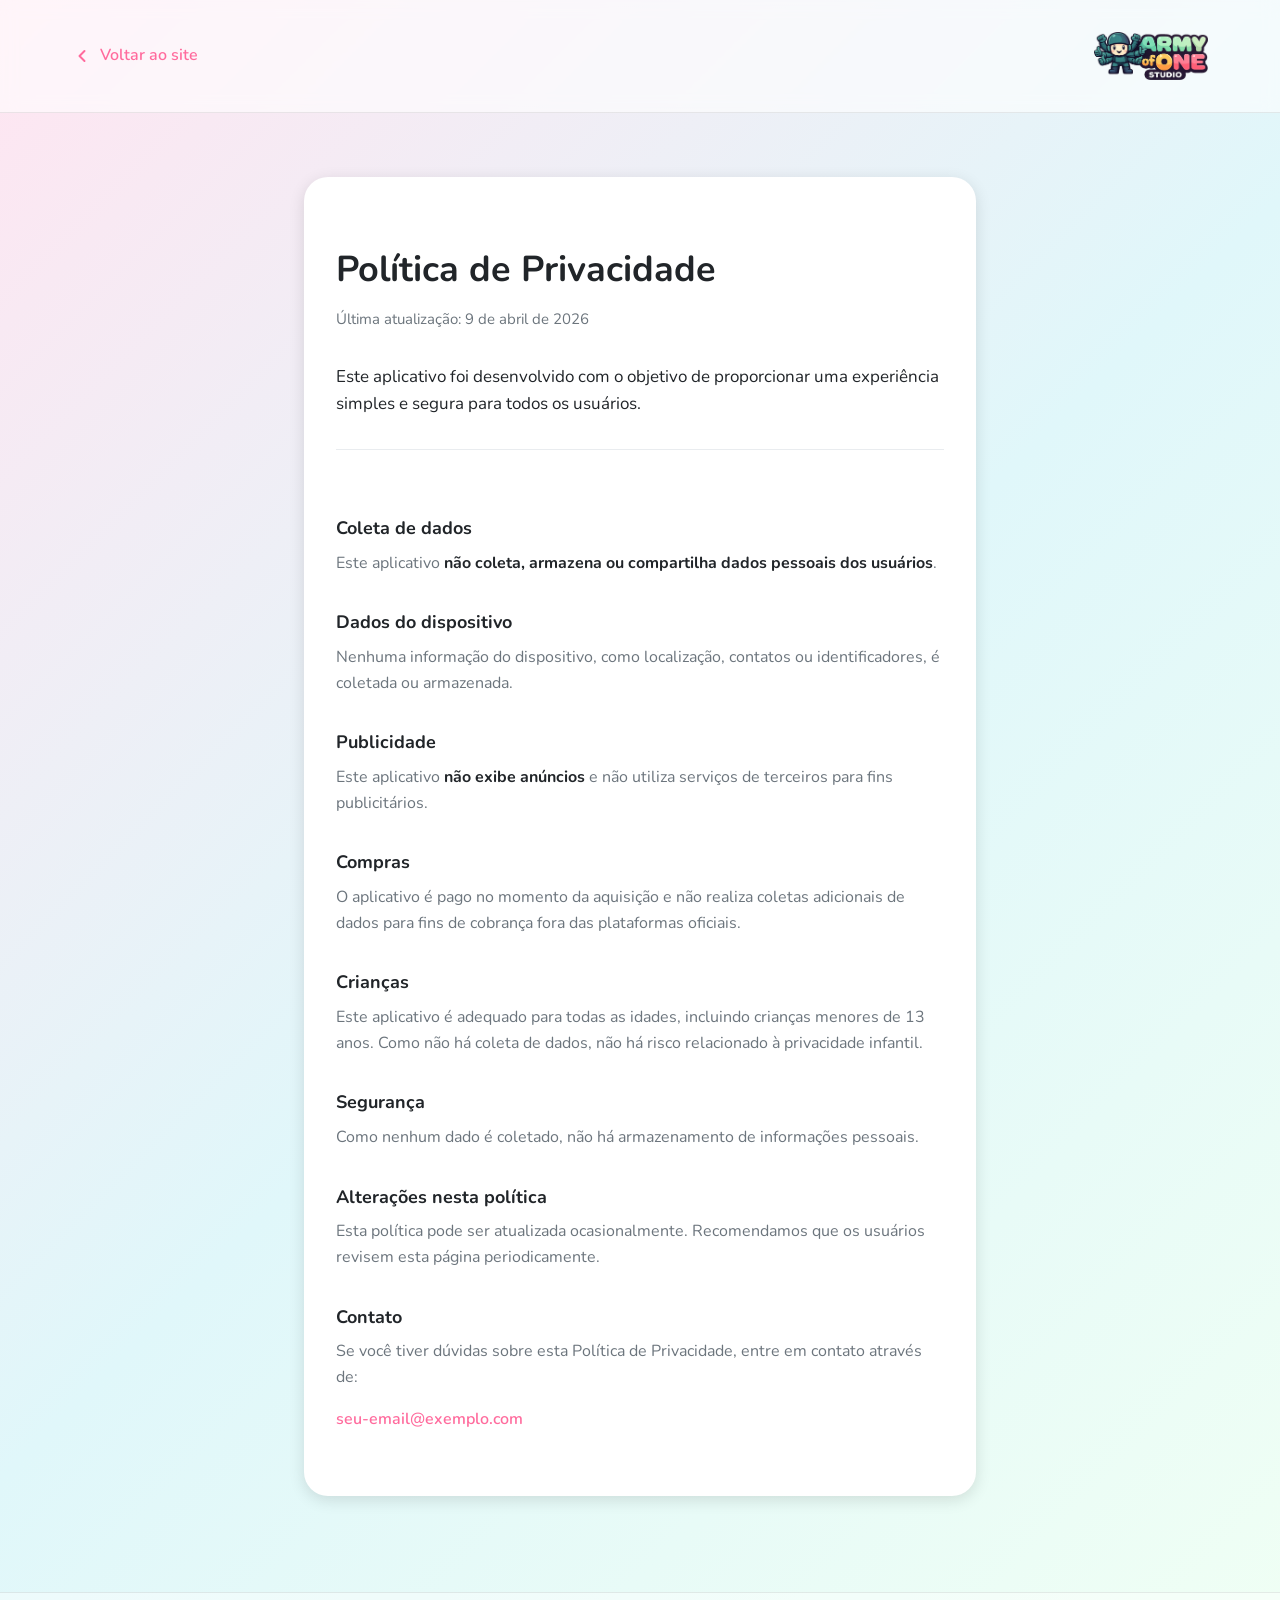
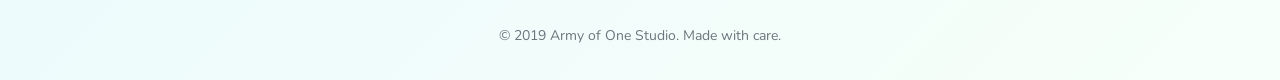
==== politica-de-privacidade.html @ 7c672009 "Add privacy policy page and implement lightbox for screenshots - Created a new privacy policy page (" ====
<!DOCTYPE html>
<html lang="pt-BR">
<head>
    <meta charset="UTF-8">
    <meta name="viewport" content="width=device-width, initial-scale=1.0">
    <meta name="description" content="Política de Privacidade — Army of One Studio. Informações sobre coleta e uso de dados.">
    <title>Política de Privacidade — Army of One Studio</title>
    <link rel="stylesheet" href="styles.css">
    <link rel="preconnect" href="https://fonts.googleapis.com">
    <link rel="preconnect" href="https://fonts.gstatic.com" crossorigin>
    <link href="https://fonts.googleapis.com/css2?family=Nunito:wght@300;400;600;700&display=swap" rel="stylesheet">
    <link rel="icon" type="image/png" href="ico.png">
</head>
<body class="legal-page-body">
    <header class="legal-header">
        <div class="container legal-header-inner">
            <a href="index.html" class="legal-back-link">
                <svg width="20" height="20" viewBox="0 0 20 20" fill="none" xmlns="http://www.w3.org/2000/svg" aria-hidden="true">
                    <path d="M12.5 15L7.5 10L12.5 5" stroke="currentColor" stroke-width="2" stroke-linecap="round" stroke-linejoin="round"/>
                </svg>
                Voltar ao site
            </a>
            <a href="index.html" class="legal-logo-link">
                <img src="logo_studio.png" alt="Army of One Studio" class="legal-logo">
            </a>
        </div>
    </header>

    <main class="legal-main">
        <div class="container">
            <article class="legal-article">
                <h1 class="legal-title">Política de Privacidade</h1>
                <p class="legal-updated">Última atualização: 9 de abril de 2026</p>

                <p class="legal-lead">Este aplicativo foi desenvolvido com o objetivo de proporcionar uma experiência simples e segura para todos os usuários.</p>

                <section class="legal-section">
                    <h2>Coleta de dados</h2>
                    <p>Este aplicativo <strong>não coleta, armazena ou compartilha dados pessoais dos usuários</strong>.</p>
                </section>

                <section class="legal-section">
                    <h2>Dados do dispositivo</h2>
                    <p>Nenhuma informação do dispositivo, como localização, contatos ou identificadores, é coletada ou armazenada.</p>
                </section>

                <section class="legal-section">
                    <h2>Publicidade</h2>
                    <p>Este aplicativo <strong>não exibe anúncios</strong> e não utiliza serviços de terceiros para fins publicitários.</p>
                </section>

                <section class="legal-section">
                    <h2>Compras</h2>
                    <p>O aplicativo é pago no momento da aquisição e não realiza coletas adicionais de dados para fins de cobrança fora das plataformas oficiais.</p>
                </section>

                <section class="legal-section">
                    <h2>Crianças</h2>
                    <p>Este aplicativo é adequado para todas as idades, incluindo crianças menores de 13 anos. Como não há coleta de dados, não há risco relacionado à privacidade infantil.</p>
                </section>

                <section class="legal-section">
                    <h2>Segurança</h2>
                    <p>Como nenhum dado é coletado, não há armazenamento de informações pessoais.</p>
                </section>

                <section class="legal-section">
                    <h2>Alterações nesta política</h2>
                    <p>Esta política pode ser atualizada ocasionalmente. Recomendamos que os usuários revisem esta página periodicamente.</p>
                </section>

                <section class="legal-section">
                    <h2>Contato</h2>
                    <p>Se você tiver dúvidas sobre esta Política de Privacidade, entre em contato através de:</p>
                    <!-- Substitua o e-mail abaixo pelo seu endereço real -->
                    <p class="legal-contact"><a href="mailto:seu-email@exemplo.com">seu-email@exemplo.com</a></p>
                </section>
            </article>
        </div>
    </main>

    <footer class="legal-footer">
        <div class="container">
            <p class="copyright">&copy; 2019 Army of One Studio. Made with care.</p>
        </div>
    </footer>
</body>
</html>
---- styles.css ----
/* ============================================
   CSS Variables & Reset
   ============================================ */

:root {
    /* Color Palette - Warm, Colorful, Playful */
    --color-primary: #FF6B9D;
    --color-secondary: #4ECDC4;
    --color-accent: #FFE66D;
    --color-purple: #A8E6CF;
    --color-pink: #FFB3BA;
    --color-blue: #BAE1FF;
    
    /* Neutral Colors */
    --color-white: #FFFFFF;
    --color-light: #F8F9FA;
    --color-gray-light: #E9ECEF;
    --color-gray: #6C757D;
    --color-dark: #212529;
    
    /* Gradients */
    --gradient-hero: linear-gradient(135deg, #FFE5F1 0%, #E0F7FA 50%, #F0FFF4 100%);
    --gradient-card: linear-gradient(135deg, rgba(255, 255, 255, 0.9) 0%, rgba(255, 255, 255, 0.7) 100%);
    
    /* Typography */
    --font-primary: 'Nunito', -apple-system, BlinkMacSystemFont, 'Segoe UI', sans-serif;
    --font-weight-light: 300;
    --font-weight-regular: 400;
    --font-weight-semibold: 600;
    --font-weight-bold: 700;
    
    /* Spacing */
    --spacing-xs: 0.5rem;
    --spacing-sm: 1rem;
    --spacing-md: 2rem;
    --spacing-lg: 4rem;
    --spacing-xl: 6rem;
    
    /* Border Radius */
    --radius-sm: 8px;
    --radius-md: 16px;
    --radius-lg: 24px;
    --radius-xl: 32px;
    
    /* Shadows */
    --shadow-sm: 0 2px 8px rgba(0, 0, 0, 0.08);
    --shadow-md: 0 4px 16px rgba(0, 0, 0, 0.12);
    --shadow-lg: 0 8px 32px rgba(0, 0, 0, 0.16);
    
    /* Transitions */
    --transition-fast: 0.2s ease;
    --transition-normal: 0.3s ease;
    --transition-slow: 0.5s ease;
}

* {
    margin: 0;
    padding: 0;
    box-sizing: border-box;
}

html {
    scroll-behavior: smooth;
}

body {
    font-family: var(--font-primary);
    font-weight: var(--font-weight-regular);
    color: var(--color-dark);
    background-color: var(--color-white);
    line-height: 1.6;
    overflow-x: hidden;
}

.container {
    max-width: 1200px;
    margin: 0 auto;
    padding: 0 var(--spacing-md);
}

/* ============================================
   Hero Section
   ============================================ */

.hero {
    position: relative;
    min-height: 100vh;
    display: flex;
    align-items: center;
    justify-content: center;
    background: var(--gradient-hero);
    overflow: hidden;
    padding: var(--spacing-md);
}

.bubble-container {
    position: absolute;
    top: 0;
    left: 0;
    width: 100%;
    height: 100%;
    overflow: hidden;
    z-index: 1;
}

.bubble {
    position: absolute;
    border-radius: 50%;
    background: rgba(255, 255, 255, 0.3);
    backdrop-filter: blur(10px);
    animation: float 20s infinite ease-in-out;
    opacity: 0.6;
}

.bubble-1 {
    width: 80px;
    height: 80px;
    left: 10%;
    top: 20%;
    animation-delay: 0s;
    background: rgba(255, 107, 157, 0.2);
}

.bubble-2 {
    width: 120px;
    height: 120px;
    left: 70%;
    top: 10%;
    animation-delay: 2s;
    background: rgba(78, 205, 196, 0.2);
}

.bubble-3 {
    width: 60px;
    height: 60px;
    left: 30%;
    top: 60%;
    animation-delay: 4s;
    background: rgba(255, 230, 109, 0.2);
}

.bubble-4 {
    width: 100px;
    height: 100px;
    left: 80%;
    top: 50%;
    animation-delay: 6s;
    background: rgba(168, 230, 207, 0.2);
}

.bubble-5 {
    width: 70px;
    height: 70px;
    left: 50%;
    top: 80%;
    animation-delay: 8s;
    background: rgba(255, 179, 186, 0.2);
}

.bubble-6 {
    width: 90px;
    height: 90px;
    left: 20%;
    top: 40%;
    animation-delay: 10s;
    background: rgba(186, 225, 255, 0.2);
}

@keyframes float {
    0%, 100% {
        transform: translateY(0) translateX(0) scale(1);
    }
    25% {
        transform: translateY(-30px) translateX(20px) scale(1.1);
    }
    50% {
        transform: translateY(-60px) translateX(-10px) scale(0.9);
    }
    75% {
        transform: translateY(-30px) translateX(15px) scale(1.05);
    }
}

.hero-content {
    position: relative;
    z-index: 2;
    text-align: center;
    animation: fadeInUp 1s ease-out;
}

.studio-logo {
    max-width: 200px;
    width: 100%;
    height: auto;
    margin: 0 auto var(--spacing-sm);
    display: block;
    filter: drop-shadow(0 4px 12px rgba(255, 107, 157, 0.2));
    animation: fadeInUp 1s ease-out 0.2s both;
}

.studio-name {
    font-size: clamp(2.5rem, 8vw, 5rem);
    font-weight: var(--font-weight-bold);
    color: var(--color-dark);
    margin-bottom: var(--spacing-sm);
    letter-spacing: -0.01em;
    position: relative;
    display: inline-block;
    text-shadow: 0 2px 10px rgba(255, 107, 157, 0.1);
}

.studio-name::before,
.studio-name::after {
    content: '⚡';
    position: absolute;
    font-size: 1.5rem;
    opacity: 0.4;
    animation: pulse 2s infinite;
}

.studio-name::before {
    top: -5px;
    left: -50px;
}

.studio-name::after {
    bottom: -5px;
    right: -50px;
}

@keyframes pulse {
    0%, 100% {
        transform: scale(1);
        opacity: 0.3;
    }
    50% {
        transform: scale(1.2);
        opacity: 0.5;
    }
}

.badge-container {
    position: relative;
    width: 100%;
    height: 60px;
    margin-bottom: var(--spacing-sm);
    display: flex;
    justify-content: center;
    align-items: center;
}

.badge {
    position: absolute;
    width: 50px;
    height: 50px;
    border-radius: 12px;
    background: var(--gradient-card);
    box-shadow: var(--shadow-md);
    display: flex;
    align-items: center;
    justify-content: center;
    font-size: 1.5rem;
    animation: badgeFloat 3s infinite ease-in-out;
    border: 2px solid rgba(255, 107, 157, 0.3);
}

.badge-left {
    left: calc(50% - 200px);
    top: 0;
    background: linear-gradient(135deg, rgba(255, 107, 157, 0.25) 0%, rgba(255, 230, 109, 0.25) 100%);
    animation-delay: 0s;
}

.badge-right {
    right: calc(50% - 200px);
    top: 10px;
    background: linear-gradient(135deg, rgba(78, 205, 196, 0.25) 0%, rgba(168, 230, 207, 0.25) 100%);
    animation-delay: 1.5s;
    border-color: rgba(78, 205, 196, 0.3);
}

@keyframes badgeFloat {
    0%, 100% {
        transform: translateY(0) rotate(0deg);
    }
    50% {
        transform: translateY(-15px) rotate(5deg);
    }
}

.idea-army {
    display: flex;
    justify-content: center;
    align-items: center;
    gap: var(--spacing-sm);
    margin-top: var(--spacing-md);
    flex-wrap: wrap;
}

.idea-item {
    width: 50px;
    height: 50px;
    border-radius: 50%;
    background: var(--gradient-card);
    display: flex;
    align-items: center;
    justify-content: center;
    font-size: 1.5rem;
    box-shadow: var(--shadow-sm);
    animation: ideaMarch 4s infinite ease-in-out;
    transition: transform var(--transition-fast);
}

.idea-item:hover {
    transform: scale(1.2) translateY(-5px);
    box-shadow: var(--shadow-md);
}

.idea-1 {
    animation-delay: 0s;
    background: linear-gradient(135deg, rgba(255, 107, 157, 0.3) 0%, rgba(255, 179, 186, 0.3) 100%);
}

.idea-2 {
    animation-delay: 0.8s;
    background: linear-gradient(135deg, rgba(78, 205, 196, 0.3) 0%, rgba(168, 230, 207, 0.3) 100%);
}

.idea-3 {
    animation-delay: 1.6s;
    background: linear-gradient(135deg, rgba(255, 230, 109, 0.3) 0%, rgba(255, 179, 186, 0.3) 100%);
}

.idea-4 {
    animation-delay: 2.4s;
    background: linear-gradient(135deg, rgba(168, 230, 207, 0.3) 0%, rgba(186, 225, 255, 0.3) 100%);
}

.idea-5 {
    animation-delay: 3.2s;
    background: linear-gradient(135deg, rgba(186, 225, 255, 0.3) 0%, rgba(255, 107, 157, 0.3) 100%);
}

@keyframes ideaMarch {
    0%, 100% {
        transform: translateY(0) scale(1);
    }
    25% {
        transform: translateY(-10px) scale(1.05);
    }
    50% {
        transform: translateY(-5px) scale(0.95);
    }
    75% {
        transform: translateY(-8px) scale(1.02);
    }
}

.hero-subtitle {
    font-size: clamp(1.25rem, 4vw, 2rem);
    font-weight: var(--font-weight-regular);
    color: var(--color-gray);
    margin-top: var(--spacing-sm);
    position: relative;
    display: inline-block;
    padding: 0 var(--spacing-md);
}

.scroll-indicator {
    position: absolute;
    bottom: var(--spacing-md);
    left: 50%;
    transform: translateX(-50%);
    z-index: 2;
    animation: bounce 2s infinite;
}

.scroll-arrow {
    width: 30px;
    height: 30px;
    border-right: 3px solid var(--color-primary);
    border-bottom: 3px solid var(--color-primary);
    transform: rotate(45deg);
}

@keyframes bounce {
    0%, 100% {
        transform: translateX(-50%) translateY(0);
    }
    50% {
        transform: translateX(-50%) translateY(-10px);
    }
}

@keyframes fadeInUp {
    from {
        opacity: 0;
        transform: translateY(30px);
    }
    to {
        opacity: 1;
        transform: translateY(0);
    }
}

/* ============================================
   Featured Game Section
   ============================================ */

.featured-game {
    padding: var(--spacing-xl) 0;
    background: var(--color-white);
}

.game-content {
    display: grid;
    grid-template-columns: 1fr 1fr;
    gap: var(--spacing-lg);
    align-items: center;
}

.game-title {
    font-size: clamp(2rem, 5vw, 3.5rem);
    font-weight: var(--font-weight-bold);
    color: var(--color-dark);
    margin-bottom: var(--spacing-sm);
}

.game-tagline {
    font-size: clamp(1.25rem, 3vw, 1.75rem);
    font-weight: var(--font-weight-semibold);
    color: var(--color-primary);
    margin-bottom: var(--spacing-md);
}

.game-description {
    font-size: 1.125rem;
    color: var(--color-gray);
    margin-bottom: var(--spacing-md);
    line-height: 1.8;
}

.game-keywords {
    display: flex;
    flex-wrap: wrap;
    gap: var(--spacing-sm);
    margin-bottom: var(--spacing-md);
}

.keyword {
    padding: var(--spacing-xs) var(--spacing-sm);
    background: var(--gradient-card);
    border-radius: var(--radius-lg);
    font-size: 0.875rem;
    font-weight: var(--font-weight-semibold);
    color: var(--color-dark);
    box-shadow: var(--shadow-sm);
    transition: transform var(--transition-fast), box-shadow var(--transition-fast);
    position: relative;
    border: 1px solid rgba(255, 107, 157, 0.2);
}

.keyword::before {
    content: '✓';
    position: absolute;
    left: -8px;
    top: 50%;
    transform: translateY(-50%);
    width: 16px;
    height: 16px;
    background: var(--color-primary);
    color: white;
    border-radius: 50%;
    display: flex;
    align-items: center;
    justify-content: center;
    font-size: 0.7rem;
    opacity: 0;
    transition: opacity var(--transition-fast);
}

.keyword:hover {
    transform: translateY(-2px);
    box-shadow: var(--shadow-md);
    border-color: var(--color-primary);
}

.keyword:hover::before {
    opacity: 1;
}

.cta-button {
    display: inline-flex;
    align-items: center;
    gap: var(--spacing-sm);
    padding: var(--spacing-sm) var(--spacing-md);
    background: var(--color-primary);
    color: var(--color-white);
    text-decoration: none;
    border-radius: var(--radius-lg);
    font-weight: var(--font-weight-semibold);
    font-size: 1.125rem;
    box-shadow: var(--shadow-md);
    transition: transform var(--transition-fast), box-shadow var(--transition-fast), background var(--transition-fast);
}

.cta-button:hover {
    transform: translateY(-2px);
    box-shadow: var(--shadow-lg);
    background: #FF5A8A;
}

.cta-button svg {
    transition: transform var(--transition-fast);
}

.cta-button:hover svg {
    transform: translateX(4px);
}

.game-media {
    display: flex;
    flex-direction: column;
    gap: var(--spacing-md);
}

.video-container {
    position: relative;
    width: 100%;
    aspect-ratio: 16 / 9;
    border-radius: var(--radius-lg);
    box-shadow: var(--shadow-md);
    overflow: hidden;
    background: var(--gradient-hero);
}

.game-video {
    width: 100%;
    height: 100%;
    object-fit: cover;
    display: block;
    border-radius: var(--radius-lg);
}

.video-overlay {
    position: absolute;
    top: 0;
    left: 0;
    right: 0;
    bottom: 0;
    display: flex;
    align-items: center;
    justify-content: center;
    background: rgba(0, 0, 0, 0.1);
    opacity: 1;
    transition: opacity var(--transition-normal);
    pointer-events: none;
    z-index: 1;
}

.video-container.playing .video-overlay {
    opacity: 0;
    pointer-events: none;
}

.play-button {
    position: relative;
    z-index: 2;
    cursor: pointer;
    transition: transform var(--transition-fast);
    pointer-events: auto;
}

.play-button:hover {
    transform: scale(1.1);
}

.video-container.playing .play-button {
    display: none;
}

.screenshots {
    display: grid;
    grid-template-columns: repeat(2, 1fr);
    gap: var(--spacing-sm);
}

.screenshot {
    width: 100%;
    aspect-ratio: 16 / 9;
    object-fit: cover;
    display: block;
    border-radius: var(--radius-md);
    box-shadow: var(--shadow-sm);
    transition: transform var(--transition-normal), box-shadow var(--transition-normal);
    background: var(--gradient-hero);
    cursor: pointer;
}

.screenshot:hover {
    transform: translateY(-4px) scale(1.02);
    box-shadow: 
        0 0 20px rgba(255, 107, 157, 0.5),
        0 0 40px rgba(255, 107, 157, 0.3),
        0 8px 32px rgba(0, 0, 0, 0.2);
}

/* Lightbox - expandir screenshot */
.lightbox {
    position: fixed;
    inset: 0;
    z-index: 1000;
    background: rgba(0, 0, 0, 0.85);
    display: flex;
    align-items: center;
    justify-content: center;
    padding: var(--spacing-md);
    opacity: 0;
    visibility: hidden;
    transition: opacity var(--transition-normal), visibility var(--transition-normal);
}

.lightbox.is-open {
    opacity: 1;
    visibility: visible;
}

.lightbox-backdrop {
    position: absolute;
    inset: 0;
    cursor: pointer;
}

.lightbox-content {
    position: relative;
    max-width: 95vw;
    max-height: 95vh;
    z-index: 1;
    transform: scale(0.9);
    transition: transform var(--transition-normal);
}

.lightbox.is-open .lightbox-content {
    transform: scale(1);
}

.lightbox-content img {
    max-width: 100%;
    max-height: 95vh;
    width: auto;
    height: auto;
    border-radius: var(--radius-md);
    box-shadow: 0 0 60px rgba(255, 107, 157, 0.3);
}

.lightbox-close {
    position: absolute;
    top: -44px;
    right: 0;
    width: 40px;
    height: 40px;
    border: none;
    background: var(--color-white);
    color: var(--color-dark);
    border-radius: 50%;
    cursor: pointer;
    display: flex;
    align-items: center;
    justify-content: center;
    font-size: 1.5rem;
    line-height: 1;
    transition: transform var(--transition-fast), background var(--transition-fast);
    box-shadow: var(--shadow-md);
}

.lightbox-close:hover {
    background: var(--color-primary);
    color: var(--color-white);
    transform: scale(1.1);
}

/* ============================================
   About Section
   ============================================ */

.about {
    padding: var(--spacing-xl) 0;
    background: var(--color-light);
}

.about-content {
    max-width: 800px;
    margin: 0 auto;
    text-align: center;
}

.section-title {
    font-size: clamp(2rem, 5vw, 3rem);
    font-weight: var(--font-weight-bold);
    color: var(--color-dark);
    margin-bottom: var(--spacing-md);
}

.about-text {
    font-size: 1.125rem;
    color: var(--color-gray);
    line-height: 1.8;
    margin-bottom: var(--spacing-md);
}

/* ============================================
   Values Section
   ============================================ */

.values {
    padding: var(--spacing-xl) 0;
    background: var(--color-white);
}

.values .section-title {
    text-align: center;
    margin-bottom: var(--spacing-lg);
}

.values-grid {
    display: grid;
    grid-template-columns: repeat(auto-fit, minmax(250px, 1fr));
    gap: var(--spacing-md);
}

.value-card {
    padding: var(--spacing-md);
    background: var(--gradient-card);
    border-radius: var(--radius-lg);
    box-shadow: var(--shadow-sm);
    text-align: center;
    transition: transform var(--transition-fast), box-shadow var(--transition-fast);
    position: relative;
    border: 2px solid transparent;
}

.value-card::before {
    content: '';
    position: absolute;
    top: -2px;
    left: -2px;
    right: -2px;
    bottom: -2px;
    border-radius: var(--radius-lg);
    background: linear-gradient(135deg, var(--color-primary), var(--color-secondary), var(--color-accent));
    opacity: 0;
    transition: opacity var(--transition-fast);
    z-index: -1;
}

.value-card:hover {
    transform: translateY(-8px);
    box-shadow: var(--shadow-lg);
    border-color: var(--color-primary);
}

.value-card:hover::before {
    opacity: 0.1;
}

.value-icon {
    width: 80px;
    height: 80px;
    margin: 0 auto var(--spacing-md);
    display: flex;
    align-items: center;
    justify-content: center;
    color: var(--color-primary);
    transition: transform var(--transition-fast), color var(--transition-fast);
}

.value-card:hover .value-icon {
    transform: scale(1.1) rotate(5deg);
    color: var(--color-secondary);
}

.value-title {
    font-size: 1.5rem;
    font-weight: var(--font-weight-semibold);
    color: var(--color-dark);
    margin-bottom: var(--spacing-xs);
}

.value-description {
    font-size: 1rem;
    color: var(--color-gray);
    line-height: 1.6;
}

/* ============================================
   Footer Section
   ============================================ */

.footer {
    padding: var(--spacing-xl) 0 var(--spacing-md);
    background: var(--gradient-hero);
}

.footer-content {
    text-align: center;
}

.footer-title {
    font-size: clamp(1.75rem, 4vw, 2.5rem);
    font-weight: var(--font-weight-bold);
    color: var(--color-dark);
    margin-bottom: var(--spacing-sm);
}

.footer-text {
    font-size: 1.125rem;
    color: var(--color-gray);
    margin-bottom: var(--spacing-md);
}

.social-links {
    display: flex;
    justify-content: center;
    gap: var(--spacing-md);
    margin-bottom: var(--spacing-lg);
    flex-wrap: wrap;
}

.social-link {
    width: 48px;
    height: 48px;
    display: flex;
    align-items: center;
    justify-content: center;
    background: var(--color-white);
    border-radius: 50%;
    color: var(--color-primary);
    text-decoration: none;
    box-shadow: var(--shadow-sm);
    transition: transform var(--transition-fast), box-shadow var(--transition-fast), background var(--transition-fast);
}

.social-link:hover {
    transform: translateY(-4px) scale(1.1);
    box-shadow: var(--shadow-md);
    background: var(--color-primary);
    color: var(--color-white);
}

.footer-bottom {
    padding-top: var(--spacing-md);
    border-top: 1px solid rgba(0, 0, 0, 0.1);
    margin-top: var(--spacing-md);
    display: flex;
    flex-direction: column;
    align-items: center;
    gap: var(--spacing-sm);
}

.footer-logo {
    max-width: 80px;
    width: 100%;
    height: auto;
    opacity: 0.7;
    transition: opacity var(--transition-fast);
}

.footer-logo:hover {
    opacity: 1;
}

.copyright {
    font-size: 0.875rem;
    color: var(--color-gray);
}

.footer-legal {
    font-size: 0.9375rem;
    margin: 0;
}

.footer-legal a {
    color: var(--color-gray);
    text-decoration: none;
    transition: color var(--transition-fast);
}

.footer-legal a:hover {
    color: var(--color-primary);
    text-decoration: underline;
}

/* ============================================
   Legal / Privacy page
   ============================================ */

.legal-page-body {
    min-height: 100vh;
    display: flex;
    flex-direction: column;
    background: var(--gradient-hero);
}

.legal-header {
    padding: var(--spacing-md) 0;
    border-bottom: 1px solid rgba(0, 0, 0, 0.08);
    background: rgba(255, 255, 255, 0.6);
    backdrop-filter: blur(8px);
}

.legal-header-inner {
    display: flex;
    flex-wrap: wrap;
    align-items: center;
    justify-content: space-between;
    gap: var(--spacing-sm);
}

.legal-back-link {
    display: inline-flex;
    align-items: center;
    gap: var(--spacing-xs);
    font-weight: var(--font-weight-semibold);
    color: var(--color-primary);
    text-decoration: none;
    transition: color var(--transition-fast);
}

.legal-back-link:hover {
    color: var(--color-secondary);
}

.legal-logo-link {
    display: block;
    line-height: 0;
}

.legal-logo {
    max-height: 48px;
    width: auto;
}

.legal-main {
    flex: 1;
    padding: var(--spacing-lg) 0 var(--spacing-xl);
}

.legal-article {
    max-width: 42rem;
    margin: 0 auto;
    padding: var(--spacing-lg) var(--spacing-md);
    background: var(--color-white);
    border-radius: var(--radius-lg);
    box-shadow: var(--shadow-md);
}

.legal-title {
    font-size: clamp(1.75rem, 4vw, 2.25rem);
    font-weight: var(--font-weight-bold);
    color: var(--color-dark);
    margin-bottom: var(--spacing-xs);
}

.legal-updated {
    font-size: 0.9375rem;
    color: var(--color-gray);
    margin-bottom: var(--spacing-md);
}

.legal-lead {
    font-size: 1.0625rem;
    color: var(--color-dark);
    margin-bottom: var(--spacing-lg);
    padding-bottom: var(--spacing-md);
    border-bottom: 1px solid var(--color-gray-light);
}

.legal-section {
    margin-bottom: var(--spacing-md);
}

.legal-section:last-of-type {
    margin-bottom: 0;
}

.legal-section h2 {
    font-size: 1.125rem;
    font-weight: var(--font-weight-bold);
    color: var(--color-dark);
    margin-bottom: var(--spacing-xs);
}

.legal-section p {
    color: var(--color-gray);
    font-size: 1rem;
}

.legal-section strong {
    color: var(--color-dark);
}

.legal-contact {
    margin-top: var(--spacing-sm);
}

.legal-contact a {
    color: var(--color-primary);
    font-weight: var(--font-weight-semibold);
    text-decoration: none;
}

.legal-contact a:hover {
    text-decoration: underline;
}

.legal-footer {
    padding: var(--spacing-md) 0;
    text-align: center;
    border-top: 1px solid rgba(0, 0, 0, 0.08);
    background: rgba(255, 255, 255, 0.4);
}

.legal-footer .copyright {
    margin: 0;
}

/* ============================================
   Responsive Design
   ============================================ */

@media (max-width: 768px) {
    .game-content {
        grid-template-columns: 1fr;
        gap: var(--spacing-md);
    }
    
    .game-media {
        order: -1;
    }
    
    .screenshots {
        grid-template-columns: 1fr;
    }
    
    .values-grid {
        grid-template-columns: 1fr;
    }
    
    .hero {
        min-height: 80vh;
    }
    
    .container {
        padding: 0 var(--spacing-sm);
    }
    
    .featured-game,
    .about,
    .values,
    .footer {
        padding: var(--spacing-lg) 0;
    }
    
    .studio-name::before,
    .studio-name::after {
        display: none;
    }
    
    .badge-container {
        height: 40px;
    }
    
    .badge {
        width: 35px;
        height: 35px;
        font-size: 1rem;
    }
    
    .idea-item {
        width: 40px;
        height: 40px;
        font-size: 1.2rem;
    }
    
    .studio-logo {
        max-width: 150px;
    }
    
    .footer-logo {
        max-width: 60px;
    }
}

@media (max-width: 480px) {
    .game-keywords {
        justify-content: center;
    }
    
    .social-links {
        gap: var(--spacing-sm);
    }
    
    .bubble {
        opacity: 0.4;
    }
}

/* ============================================
   Accessibility
   ============================================ */

@media (prefers-reduced-motion: reduce) {
    *,
    *::before,
    *::after {
        animation-duration: 0.01ms !important;
        animation-iteration-count: 1 !important;
        transition-duration: 0.01ms !important;
    }
}

/* Focus states for keyboard navigation */
a:focus-visible,
button:focus-visible {
    outline: 3px solid var(--color-primary);
    outline-offset: 2px;
    border-radius: var(--radius-sm);
}
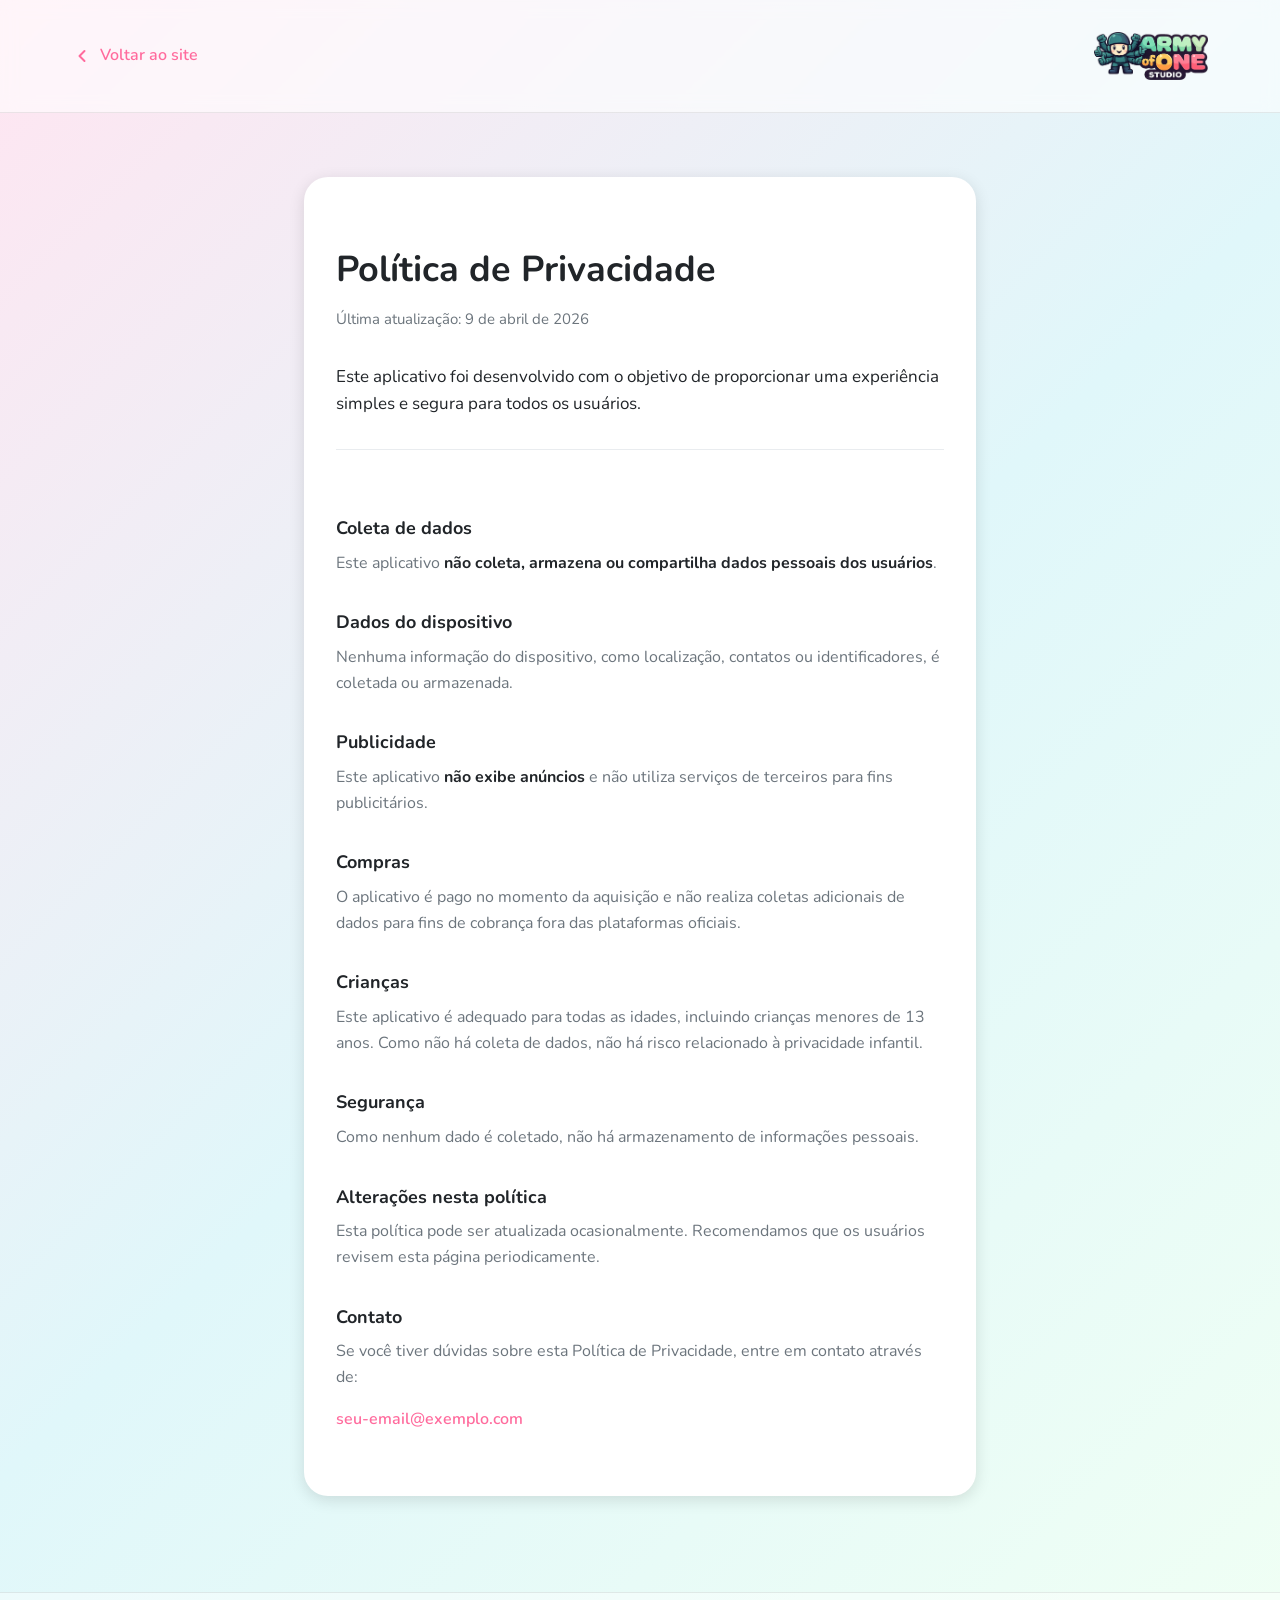
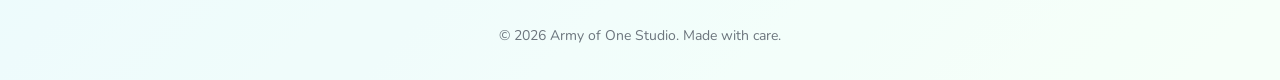
==== commit a772147d: "Update copyright year in index.html and politica-de-privacidade.html to 2026" ====
--- a/politica-de-privacidade.html
+++ b/politica-de-privacidade.html
@@ -81,7 +81,7 @@
 
     <footer class="legal-footer">
         <div class="container">
-            <p class="copyright">&copy; 2019 Army of One Studio. Made with care.</p>
+            <p class="copyright">&copy; 2026 Army of One Studio. Made with care.</p>
         </div>
     </footer>
 </body>
